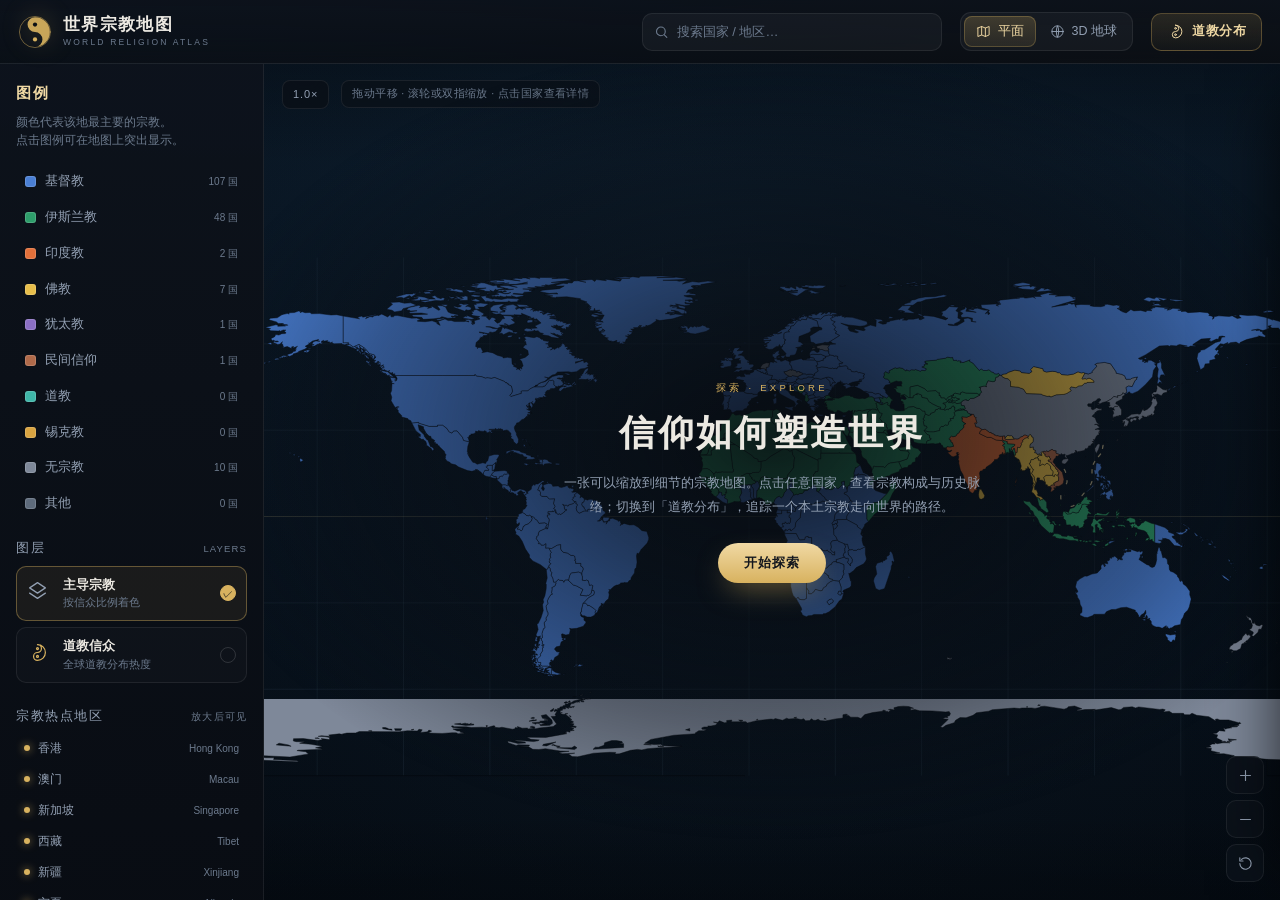
==== index.html @ f9f10da2 "feat: 换用中国口径世界地图底图，修平面渲染，藏南与台湾划归中国 底图：@surbowl/world-geo-json-zh（简体中文世界地图，中国标准地图口径） - 台湾、藏南按中国主张线划入中" ====
<!DOCTYPE html>
<html lang="zh-CN">
<head>
<meta charset="utf-8">
<meta name="viewport" content="width=device-width, initial-scale=1, maximum-scale=1, viewport-fit=cover">
<title>世界宗教地图 · World Religion Atlas</title>
<meta name="description" content="可缩放的世界宗教分布地图，支持平面与 3D 地球，点击国家查看宗教构成与历史，并附道教全球分布专题。">
<meta name="theme-color" content="#0B0F14">
<link rel="manifest" href="./manifest.webmanifest">
<link rel="icon" href="./assets/icons/icon.svg" type="image/svg+xml">
<link rel="apple-touch-icon" href="./assets/icons/icon-192.png">
<link rel="stylesheet" href="./assets/css/style.css">
<script>if(/[?&](skipintro|nostart)/.test(location.search)){document.documentElement.className+=" skip-intro";}</script>
</head>
<body>

<div class="app" id="app">

  <header class="topbar">
    <button class="icon-btn only-mobile" id="drawerBtn" aria-label="打开图例">
      <svg viewBox="0 0 24 24" aria-hidden="true"><path d="M4 7h16M4 12h16M4 17h16"/></svg>
    </button>

    <a class="brand" href="#" id="brandHome">
      <span class="brand-mark" aria-hidden="true">
        <svg viewBox="0 0 48 48">
          <circle cx="24" cy="24" r="22" fill="none" stroke="currentColor" stroke-width="1.2" opacity=".55"/>
          <path d="M24 3a21 21 0 0 1 0 42 10.5 10.5 0 0 0 0-21 10.5 10.5 0 0 1 0-21Z" fill="currentColor" opacity=".92"/>
          <circle cx="24" cy="13.5" r="3" fill="#0B0F14"/>
          <circle cx="24" cy="34.5" r="3" fill="currentColor"/>
        </svg>
      </span>
      <span class="brand-text">
        <strong>世界宗教地图</strong>
        <small>WORLD RELIGION ATLAS</small>
      </span>
    </a>

    <div class="search" id="search">
      <svg class="search-icon" viewBox="0 0 24 24" aria-hidden="true"><circle cx="11" cy="11" r="7"/><path d="m16.5 16.5 4 4"/></svg>
      <input id="searchInput" type="search" placeholder="搜索国家 / 地区…" autocomplete="off" spellcheck="false" aria-label="搜索国家或地区">
      <div class="search-results" id="searchResults" hidden></div>
    </div>

    <nav class="segmented" id="viewSwitch" aria-label="地图视图">
      <button class="seg-btn is-active" data-view="flat" type="button">
        <svg viewBox="0 0 24 24" aria-hidden="true"><path d="M3 6.5 9 4l6 2.5L21 4v13.5L15 20l-6-2.5L3 20V6.5Z"/><path d="M9 4v13.5M15 6.5V20"/></svg>
        <span>平面</span>
      </button>
      <button class="seg-btn" data-view="globe" type="button">
        <svg viewBox="0 0 24 24" aria-hidden="true"><circle cx="12" cy="12" r="9"/><path d="M3 12h18M12 3c2.6 3 2.6 15 0 18M12 3c-2.6 3-2.6 15 0 18"/></svg>
        <span>3D 地球</span>
      </button>
    </nav>

    <button class="tao-btn" id="taoismBtn" type="button">
      <svg viewBox="0 0 24 24" aria-hidden="true"><path d="M12 3a9 9 0 0 1 0 18 4.5 4.5 0 0 1 0-9 4.5 4.5 0 0 0 0-9Z"/><circle cx="12" cy="7.5" r="1.2"/><circle cx="12" cy="16.5" r="1.2"/></svg>
      <span>道教分布</span>
    </button>

    <button class="icon-btn only-mobile" id="infoBtnMobile" aria-label="数据说明">
      <svg viewBox="0 0 24 24" aria-hidden="true"><circle cx="12" cy="12" r="9"/><path d="M12 11v6M12 7.5v.5"/></svg>
    </button>
  </header>

  <main class="workspace" id="workspace">

    <aside class="sidebar" id="sidebar">
      <div class="sidebar-head">
        <h2>图例</h2>
        <button class="icon-btn only-mobile" id="drawerClose" aria-label="关闭图例">
          <svg viewBox="0 0 24 24" aria-hidden="true"><path d="m6 6 12 12M18 6 6 18"/></svg>
        </button>
      </div>

      <p class="sidebar-note">颜色代表该地最主要的宗教。<br>点击图例可在地图上突出显示。</p>

      <div class="legend" id="legend"></div>

      <div class="sidebar-block">
        <div class="block-title">
          <span>图层</span>
          <span class="block-hint">LAYERS</span>
        </div>
        <button class="layer-card" id="layerDominant" type="button">
          <span class="layer-icon">
            <svg viewBox="0 0 24 24" aria-hidden="true"><path d="M12 3 3 9l9 6 9-6-9-6Z"/><path d="m3 15 9 6 9-6"/></svg>
          </span>
          <span class="layer-copy"><strong>主导宗教</strong><small>按信众比例着色</small></span>
          <span class="layer-check">✓</span>
        </button>
        <button class="layer-card" id="layerTaoism" type="button">
          <span class="layer-icon tao">
            <svg viewBox="0 0 24 24" aria-hidden="true"><path d="M12 3a9 9 0 0 1 0 18 4.5 4.5 0 0 1 0-9 4.5 4.5 0 0 0 0-9Z"/><circle cx="12" cy="7.5" r="1.1"/><circle cx="12" cy="16.5" r="1.1"/></svg>
          </span>
          <span class="layer-copy"><strong>道教信众</strong><small>全球道教分布热度</small></span>
          <span class="layer-check">✓</span>
        </button>
      </div>

      <div class="sidebar-block" id="regionBlock">
        <div class="block-title">
          <span>宗教热点地区</span>
          <span class="block-hint">放大后可见</span>
        </div>
        <ul class="region-list" id="regionList"></ul>
      </div>

      <div class="sidebar-foot">
        <button class="text-btn" id="aboutBtn" type="button">
          <svg viewBox="0 0 24 24" aria-hidden="true"><circle cx="12" cy="12" r="9"/><path d="M12 11v6M12 7.5v.5"/></svg>
          数据说明与来源
        </button>
        <p>拖动平移 · 滚轮 / 双指缩放</p>
      </div>
    </aside>

    <div class="drawer-scrim" id="drawerScrim"></div>

    <section class="stage" id="stage">
      <div class="atmosphere"></div>
      <canvas id="map" aria-label="世界宗教地图"></canvas>

      <div class="stage-top">
        <div class="zoom-readout" id="zoomReadout">1.0×</div>
        <div class="stage-hint" id="stageHint">拖动平移 · 滚轮或双指缩放 · 点击国家查看详情</div>
      </div>

      <div class="map-tools">
        <button class="tool-btn" id="zoomIn" type="button" aria-label="放大">
          <svg viewBox="0 0 24 24" aria-hidden="true"><path d="M12 5v14M5 12h14"/></svg>
        </button>
        <button class="tool-btn" id="zoomOut" type="button" aria-label="缩小">
          <svg viewBox="0 0 24 24" aria-hidden="true"><path d="M5 12h14"/></svg>
        </button>
        <button class="tool-btn" id="resetView" type="button" aria-label="复位">
          <svg viewBox="0 0 24 24" aria-hidden="true"><path d="M4 12a8 8 0 1 0 2.4-5.7"/><path d="M4 4v4.5h4.5"/></svg>
        </button>
        <button class="tool-btn is-on" id="spinBtn" type="button" aria-label="自动旋转" title="自动旋转" hidden>
          <svg viewBox="0 0 24 24" aria-hidden="true"><path d="M12 4.5c4.4 0 7.5 3.4 7.5 7.5S16.4 19.5 12 19.5 4.5 16.1 4.5 12"/><path d="M12 2.5v4M12 21.5v-4M2.5 12h4M21.5 12h-4"/></svg>
        </button>
      </div>

      <div class="taoism-legend" id="taoismLegend" hidden>
        <span>道教信众密度</span>
        <i class="grad"></i>
        <span class="low">低</span><span class="high">高</span>
      </div>

      <div class="tooltip" id="tooltip" hidden>
        <strong id="ttName"></strong>
        <span id="ttRel"></span>
      </div>

      <div class="welcome" id="welcome">
        <div class="welcome-inner">
          <span class="welcome-eyebrow">探索 · EXPLORE</span>
          <h2>信仰如何塑造世界</h2>
          <p>一张可以缩放到细节的宗教地图。点击任意国家，查看宗教构成与历史脉络；切换到「道教分布」，追踪一个本土宗教走向世界的路径。</p>
          <button class="primary-btn" id="welcomeStart" type="button">开始探索</button>
        </div>
      </div>
    </section>

    <aside class="detail" id="detail" aria-live="polite">
      <div class="detail-inner" id="detailInner"></div>
    </aside>
  </main>
</div>

<div class="modal" id="modal" hidden>
  <div class="modal-scrim" data-close-modal></div>
  <div class="modal-card" role="dialog" aria-modal="true" aria-labelledby="modalTitle">
    <button class="icon-btn modal-close" id="modalClose" aria-label="关闭">
      <svg viewBox="0 0 24 24" aria-hidden="true"><path d="m6 6 12 12M18 6 6 18"/></svg>
    </button>
    <div id="modalBody"></div>
  </div>
</div>

<div class="loading" id="loading">
  <div class="loading-mark">
    <svg viewBox="0 0 48 48">
      <circle cx="24" cy="24" r="21" fill="none" stroke="currentColor" stroke-width="1" opacity=".35"/>
      <path d="M24 3a21 21 0 0 1 0 42 10.5 10.5 0 0 0 0-21 10.5 10.5 0 0 1 0-21Z" fill="currentColor"/>
    </svg>
  </div>
  <p>正在绘制世界…</p>
</div>

<script src="./assets/js/world-geo.js"></script>
<script src="./assets/js/data.js"></script>
<script src="./assets/js/map-engine.js"></script>
<script src="./assets/js/app.js"></script>
</body>
</html>
---- assets/css/style.css ----
/* =========================================================
   世界宗教地图 · World Religion Atlas
   ========================================================= */

:root{
  --ink:#070a0f;
  --panel:#0d131c;
  --panel-2:#111927;
  --panel-3:#151f2e;
  --line:rgba(255,255,255,.075);
  --line-strong:rgba(255,255,255,.14);
  --gold:#d8b25f;
  --gold-soft:#f0d9a4;
  --gold-dim:rgba(216,178,95,.18);
  --text:#ece9e2;
  --muted:#93a0b3;
  --muted-2:#6c7a8d;
  --good:#4fc3a1;
  --radius:14px;
  --shadow:0 24px 60px -20px rgba(0,0,0,.75);
  --serif:"Noto Serif SC","Songti SC","STSong","Source Han Serif SC","SimSun",Georgia,serif;
  --sans:-apple-system,BlinkMacSystemFont,"Segoe UI","PingFang SC","Hiragino Sans GB","Microsoft YaHei","Noto Sans SC",sans-serif;
}

*{box-sizing:border-box}
html,body{height:100%}
html{-webkit-text-size-adjust:100%}
body{
  margin:0;
  background:var(--ink);
  color:var(--text);
  font-family:var(--sans);
  font-size:14px;
  line-height:1.5;
  overflow:hidden;
  -webkit-font-smoothing:antialiased;
  text-rendering:optimizeLegibility;
}
button,input{font:inherit;color:inherit}
button{background:none;border:0;padding:0;cursor:pointer}
a{color:inherit;text-decoration:none}
svg{width:100%;height:100%;fill:none;stroke:currentColor;stroke-width:1.6;stroke-linecap:round;stroke-linejoin:round}
ul,ol{margin:0;padding:0;list-style:none}
h1,h2,h3,h4,p{margin:0}
[hidden]{display:none !important}
code{font-family:ui-monospace,SFMono-Regular,Consolas,monospace;font-size:.92em;color:var(--gold-soft);background:rgba(216,178,95,.09);padding:1px 5px;border-radius:4px}
::selection{background:rgba(216,178,95,.28)}

/* scrollbars */
*{scrollbar-width:thin;scrollbar-color:rgba(255,255,255,.16) transparent}
*::-webkit-scrollbar{width:9px;height:9px}
*::-webkit-scrollbar-thumb{background:rgba(255,255,255,.14);border-radius:99px;border:2px solid transparent;background-clip:content-box}
*::-webkit-scrollbar-track{background:transparent}

/* ---------- shell ---------- */
.app{
  height:100dvh;
  display:flex;
  flex-direction:column;
  background:
    radial-gradient(1200px 600px at 18% -10%,rgba(38,72,108,.28),transparent 60%),
    radial-gradient(900px 500px at 92% 0%,rgba(120,86,32,.12),transparent 60%),
    var(--ink);
}

/* ---------- topbar ---------- */
.topbar{
  flex:0 0 auto;
  height:64px;
  display:flex;
  align-items:center;
  gap:18px;
  padding:0 18px;
  border-bottom:1px solid var(--line);
  background:linear-gradient(180deg,rgba(12,18,27,.92),rgba(10,15,22,.82));
  backdrop-filter:blur(14px);
  -webkit-backdrop-filter:blur(14px);
  position:relative;
  z-index:40;
}
.brand{display:flex;align-items:center;gap:11px;flex:0 0 auto;min-width:0}
.brand-mark{width:34px;height:34px;color:var(--gold);flex:0 0 auto;filter:drop-shadow(0 0 12px rgba(216,178,95,.25))}
.brand-mark svg{stroke:none}
.brand-text{display:flex;flex-direction:column;line-height:1.1;min-width:0}
.brand-text strong{font-family:var(--serif);font-size:17px;font-weight:600;letter-spacing:.08em;white-space:nowrap}
.brand-text small{font-size:8.5px;letter-spacing:.26em;color:var(--muted-2);margin-top:3px;white-space:nowrap}

.search{position:relative;flex:0 1 300px;margin-left:auto;max-width:320px;min-width:150px}
.search-icon{position:absolute;left:12px;top:50%;width:15px;height:15px;transform:translateY(-50%);color:var(--muted-2);stroke-width:1.8;pointer-events:none}
#searchInput{
  width:100%;height:38px;
  padding:0 12px 0 34px;
  background:rgba(255,255,255,.04);
  border:1px solid var(--line);
  border-radius:10px;
  color:var(--text);
  outline:none;
  font-size:13px;
  transition:border-color .2s,background .2s,box-shadow .2s;
}
#searchInput::placeholder{color:var(--muted-2)}
#searchInput:focus{border-color:rgba(216,178,95,.5);background:rgba(255,255,255,.06);box-shadow:0 0 0 3px rgba(216,178,95,.1)}
#searchInput::-webkit-search-cancel-button{filter:invert(.7)}
.search-results{
  position:absolute;left:0;right:0;top:44px;
  background:var(--panel-2);
  border:1px solid var(--line-strong);
  border-radius:12px;
  box-shadow:var(--shadow);
  padding:5px;
  max-height:340px;overflow:auto;
  z-index:60;
}
.search-results button{
  display:flex;align-items:center;gap:10px;width:100%;
  padding:9px 10px;border-radius:8px;text-align:left;
  font-size:13px;color:var(--text);
}
.search-results button:hover,.search-results button.is-active{background:rgba(216,178,95,.12)}
.search-results .sr-zh{font-weight:600}
.search-results .sr-en{color:var(--muted-2);font-size:11px;margin-left:auto;max-width:50%;overflow:hidden;text-overflow:ellipsis;white-space:nowrap}
.search-results .sr-dot{width:8px;height:8px;border-radius:50%;flex:0 0 auto}
.search-results .sr-empty{padding:14px 12px;color:var(--muted-2);font-size:12.5px}

.segmented{
  display:flex;align-items:center;gap:2px;
  padding:3px;
  background:rgba(255,255,255,.04);
  border:1px solid var(--line);
  border-radius:11px;
  flex:0 0 auto;
}
.seg-btn{
  display:flex;align-items:center;gap:7px;
  height:31px;padding:0 12px;border-radius:8px;
  color:var(--muted);font-size:12.5px;font-weight:500;
  transition:background .18s,color .18s,box-shadow .18s;
  white-space:nowrap;
}
.seg-btn svg{width:15px;height:15px;stroke-width:1.5}
.seg-btn:hover{color:var(--text)}
.seg-btn.is-active{
  background:linear-gradient(180deg,rgba(216,178,95,.22),rgba(216,178,95,.1));
  color:var(--gold-soft);
  box-shadow:inset 0 0 0 1px rgba(216,178,95,.28);
}
.tao-btn{
  display:flex;align-items:center;gap:8px;
  height:38px;padding:0 15px;border-radius:10px;
  border:1px solid rgba(216,178,95,.32);
  background:linear-gradient(180deg,rgba(216,178,95,.14),rgba(216,178,95,.04));
  color:var(--gold-soft);
  font-size:12.5px;font-weight:600;letter-spacing:.04em;
  flex:0 0 auto;
  transition:all .18s;
}
.tao-btn svg{width:17px;height:17px;stroke-width:1.4}
.tao-btn:hover{background:rgba(216,178,95,.2);border-color:rgba(216,178,95,.55);box-shadow:0 0 22px -6px rgba(216,178,95,.5)}
.tao-btn.is-active{background:var(--gold);color:#10141a;border-color:var(--gold)}

.icon-btn{
  display:inline-flex;align-items:center;justify-content:center;
  width:38px;height:38px;border-radius:10px;
  color:var(--muted);border:1px solid transparent;
  transition:all .18s;flex:0 0 auto;
}
.icon-btn svg{width:19px;height:19px}
.icon-btn:hover{background:rgba(255,255,255,.06);color:var(--text);border-color:var(--line)}
.only-mobile{display:none}

/* ---------- workspace ---------- */
.workspace{
  flex:1 1 auto;
  display:grid;
  grid-template-columns:264px minmax(0,1fr);
  min-height:0;
  position:relative;
}

/* ---------- sidebar ---------- */
.sidebar{
  display:flex;flex-direction:column;
  border-right:1px solid var(--line);
  background:linear-gradient(180deg,rgba(13,19,28,.96),rgba(9,13,20,.96));
  padding:18px 16px 14px;
  overflow-y:auto;
  overflow-x:hidden;
  z-index:30;
  min-height:0;
}
.sidebar-head{display:flex;align-items:center;justify-content:space-between;margin-bottom:8px}
.sidebar-head h2{font-family:var(--serif);font-size:15px;font-weight:600;letter-spacing:.16em;color:var(--gold-soft)}
.sidebar-note{font-size:11.5px;line-height:1.65;color:var(--muted-2);margin-bottom:14px}

.legend{display:flex;flex-direction:column;gap:1px;margin-bottom:18px}
.legend-item{
  display:flex;align-items:center;gap:9px;
  width:100%;padding:7px 8px;border-radius:8px;
  text-align:left;font-size:12.5px;color:var(--muted);
  border:1px solid transparent;
  transition:all .15s;
}
.legend-item:hover{background:rgba(255,255,255,.045);color:var(--text)}
.legend-item.is-active{background:rgba(216,178,95,.1);border-color:rgba(216,178,95,.3);color:var(--text)}
.legend-item.is-dim{opacity:.42}
.legend-swatch{width:11px;height:11px;border-radius:3px;flex:0 0 auto;box-shadow:inset 0 0 0 1px rgba(255,255,255,.15)}
.legend-name{flex:1}
.legend-count{font-size:10px;color:var(--muted-2);font-variant-numeric:tabular-nums}

.sidebar-block{margin-bottom:18px}
.block-title{display:flex;align-items:baseline;justify-content:space-between;margin-bottom:8px}
.block-title span:first-child{font-family:var(--serif);font-size:12.5px;letter-spacing:.12em;color:var(--muted)}
.block-hint{font-size:9.5px;letter-spacing:.12em;color:var(--muted-2);text-transform:uppercase}

.layer-card{
  display:flex;align-items:center;gap:10px;width:100%;
  padding:9px 10px;border-radius:10px;margin-bottom:6px;
  border:1px solid var(--line);background:rgba(255,255,255,.02);
  text-align:left;transition:all .18s;
}
.layer-card:hover{border-color:var(--line-strong);background:rgba(255,255,255,.045)}
.layer-card.is-active{border-color:rgba(216,178,95,.4);background:rgba(216,178,95,.08)}
.layer-icon{width:26px;height:26px;color:var(--muted);flex:0 0 auto}
.layer-icon svg{width:21px;height:21px;stroke-width:1.4}
.layer-icon.tao{color:var(--gold)}
.layer-copy{display:flex;flex-direction:column;min-width:0;flex:1}
.layer-copy strong{font-size:12.5px;font-weight:600;color:var(--text)}
.layer-copy small{font-size:10.5px;color:var(--muted-2);margin-top:1px}
.layer-check{width:16px;height:16px;border-radius:50%;border:1px solid var(--line-strong);color:transparent;font-size:10px;display:flex;align-items:center;justify-content:center;flex:0 0 auto}
.layer-card.is-active .layer-check{background:var(--gold);border-color:var(--gold);color:#0c1017}

.region-list{display:flex;flex-direction:column;gap:1px;max-height:168px;overflow-y:auto}
.region-list button{
  display:flex;align-items:center;gap:8px;width:100%;
  padding:6px 8px;border-radius:7px;text-align:left;
  font-size:12px;color:var(--muted);
}
.region-list button:hover{background:rgba(255,255,255,.045);color:var(--text)}
.region-list .r-dot{width:6px;height:6px;border-radius:50%;background:var(--gold);flex:0 0 auto;box-shadow:0 0 8px rgba(216,178,95,.8)}
.region-list .r-name{flex:1;overflow:hidden;text-overflow:ellipsis;white-space:nowrap}
.region-list .r-country{font-size:10px;color:var(--muted-2)}

.sidebar-foot{margin-top:auto;padding-top:12px;border-top:1px solid var(--line)}
.text-btn{display:flex;align-items:center;gap:6px;color:var(--muted);font-size:11.5px;padding:4px 0}
.text-btn svg{width:14px;height:14px}
.text-btn:hover{color:var(--gold-soft)}
.sidebar-foot p{font-size:10px;color:var(--muted-2);margin-top:7px;letter-spacing:.02em}

/* 抽屉遮罩：始终脱离布局，桌面端隐藏 */
.drawer-scrim{
  position:fixed;inset:0;display:none;
  background:rgba(2,5,9,.6);backdrop-filter:blur(3px);
  opacity:0;visibility:hidden;transition:.3s;z-index:29;
}

/* ---------- stage ---------- */
.stage{position:relative;min-width:0;overflow:hidden;background:#060b12}
.stage canvas{position:absolute;inset:0;width:100%;height:100%;display:block;touch-action:none;cursor:grab}
.stage canvas.is-grabbing{cursor:grabbing}
.stage canvas.is-pointing{cursor:pointer}
.atmosphere{
  position:absolute;inset:0;pointer-events:none;
  background:
    radial-gradient(70% 55% at 50% 42%,rgba(48,88,128,.14),transparent 70%),
    radial-gradient(100% 100% at 50% 120%,rgba(0,0,0,.4),transparent 60%);
  mix-blend-mode:screen;
}

.stage-top{position:absolute;top:16px;left:18px;right:18px;display:flex;align-items:center;gap:12px;pointer-events:none}
.zoom-readout{
  font-variant-numeric:tabular-nums;
  font-size:11px;letter-spacing:.08em;
  padding:5px 10px;border-radius:8px;
  background:rgba(10,15,22,.7);border:1px solid var(--line);
  color:var(--muted);backdrop-filter:blur(8px);
}
.stage-hint{
  font-size:10.5px;letter-spacing:.04em;color:var(--muted-2);
  background:rgba(10,15,22,.6);padding:5px 10px;border-radius:8px;
  border:1px solid var(--line);backdrop-filter:blur(8px);
  transition:opacity .6s;white-space:nowrap;overflow:hidden;text-overflow:ellipsis;
}

.map-tools{
  position:absolute;right:16px;bottom:18px;
  display:flex;flex-direction:column;gap:6px;z-index:6;
}
.tool-btn{
  width:38px;height:38px;border-radius:10px;
  display:flex;align-items:center;justify-content:center;
  background:rgba(13,19,28,.82);
  border:1px solid var(--line);
  color:var(--muted);
  backdrop-filter:blur(10px);
  transition:all .18s;
}
.tool-btn svg{width:17px;height:17px}
.tool-btn:hover{color:var(--text);border-color:var(--line-strong);background:rgba(22,32,46,.92)}
.tool-btn:active{transform:scale(.94)}
.tool-btn.is-on{color:var(--gold);border-color:rgba(216,178,95,.45);background:rgba(216,178,95,.12)}
.tool-btn[hidden]{display:none}

.taoism-legend{
  position:absolute;left:18px;bottom:20px;
  display:flex;align-items:center;gap:8px;
  padding:8px 12px;border-radius:10px;
  background:rgba(10,15,22,.84);border:1px solid var(--line);
  backdrop-filter:blur(10px);font-size:10.5px;color:var(--muted);
}
.taoism-legend .grad{width:92px;height:7px;border-radius:99px;background:linear-gradient(90deg,#2a3038,#7a5c22,#d8b25f,#fff0bf)}
.taoism-legend .low,.taoism-legend .high{font-size:9.5px;color:var(--muted-2)}

.tooltip{
  position:absolute;z-index:8;pointer-events:none;
  transform:translate(-50%,-140%);
  background:rgba(9,14,21,.94);
  border:1px solid var(--line-strong);
  border-radius:9px;
  padding:7px 11px;
  box-shadow:0 10px 30px -10px rgba(0,0,0,.8);
  display:flex;flex-direction:column;gap:1px;
  white-space:nowrap;
  backdrop-filter:blur(8px);
}
.tooltip strong{font-size:12.5px;font-weight:600}
.tooltip span{font-size:10.5px;color:var(--muted)}

/* welcome */
.welcome{
  position:absolute;inset:0;display:grid;place-items:center;z-index:5;
  background:radial-gradient(600px 400px at 50% 45%,rgba(7,10,15,.88),rgba(7,10,15,.35) 70%,transparent);
  transition:opacity .5s,visibility .5s;
  padding:24px;
}
.welcome.is-hidden{opacity:0;visibility:hidden;pointer-events:none}
.welcome-inner{max-width:430px;text-align:center}
.welcome-eyebrow{font-size:9.5px;letter-spacing:.34em;color:var(--gold);display:block;margin-bottom:14px}
.welcome h2{font-family:var(--serif);font-size:clamp(24px,3.4vw,36px);font-weight:600;letter-spacing:.06em;line-height:1.3}
.welcome p{font-size:12.5px;line-height:1.85;color:var(--muted);margin:16px 0 24px}
.primary-btn{
  height:40px;padding:0 26px;border-radius:99px;
  background:linear-gradient(180deg,var(--gold-soft),var(--gold));
  color:#12161d;font-size:13px;font-weight:700;letter-spacing:.08em;
  box-shadow:0 12px 30px -10px rgba(216,178,95,.6);
  transition:transform .18s,box-shadow .18s;
}
.primary-btn:hover{transform:translateY(-1px);box-shadow:0 16px 34px -10px rgba(216,178,95,.7)}

/* ---------- detail panel ---------- */
.detail{
  position:absolute;top:0;right:0;bottom:0;width:min(420px,100%);
  background:linear-gradient(180deg,rgba(15,22,32,.98),rgba(10,15,22,.99));
  border-left:1px solid var(--line-strong);
  box-shadow:-30px 0 70px -30px rgba(0,0,0,.9);
  transform:translateX(102%);
  transition:transform .38s cubic-bezier(.22,.9,.28,1);
  z-index:20;
  display:flex;flex-direction:column;
  backdrop-filter:blur(18px);
}
.detail.is-open{transform:translateX(0)}
.detail-inner{overflow-y:auto;overscroll-behavior:contain;padding:22px 22px 40px;min-height:0}

.detail-close{
  position:absolute;top:14px;right:14px;z-index:3;
  width:32px;height:32px;border-radius:8px;
  display:flex;align-items:center;justify-content:center;
  color:var(--muted);background:rgba(255,255,255,.04);border:1px solid var(--line);
}
.detail-close:hover{color:var(--text);background:rgba(255,255,255,.09)}

.d-eyebrow{font-size:9.5px;letter-spacing:.26em;color:var(--gold);margin-bottom:8px}
.d-title{font-family:var(--serif);font-size:27px;font-weight:600;letter-spacing:.04em;line-height:1.2;padding-right:36px}
.d-title small{display:block;font-family:var(--sans);font-size:12px;font-weight:400;letter-spacing:.06em;color:var(--muted-2);margin-top:4px}
.d-chips{display:flex;flex-wrap:wrap;gap:6px;margin:14px 0 18px}
.chip{
  display:inline-flex;align-items:center;gap:6px;
  padding:4px 10px;border-radius:99px;
  font-size:10.5px;color:var(--muted);
  background:rgba(255,255,255,.045);border:1px solid var(--line);
}
.chip .dot{width:7px;height:7px;border-radius:50%;background:var(--c,#888);box-shadow:0 0 7px var(--c,transparent)}

.card{
  background:rgba(255,255,255,.025);
  border:1px solid var(--line);
  border-radius:var(--radius);
  padding:16px;
  margin-bottom:14px;
}
.card h3{
  font-family:var(--serif);font-size:12.5px;font-weight:600;letter-spacing:.16em;
  color:var(--muted);margin-bottom:13px;display:flex;align-items:center;justify-content:space-between;
}
.card h3 .sub{font-family:var(--sans);font-size:10px;letter-spacing:.06em;color:var(--muted-2);font-weight:400}

.stackbar{display:flex;height:11px;border-radius:99px;overflow:hidden;margin-bottom:15px;background:rgba(255,255,255,.04)}
.stackbar span{height:100%;transition:filter .2s}
.stackbar span:hover{filter:brightness(1.25)}

.rel-list{display:flex;flex-direction:column;gap:9px}
.rel-row{display:grid;grid-template-columns:11px 1fr auto;gap:9px;align-items:center;font-size:12px}
.rel-row .dot{width:9px;height:9px;border-radius:3px;box-shadow:inset 0 0 0 1px rgba(255,255,255,.18)}
.rel-row .name{color:var(--text);white-space:nowrap;overflow:hidden;text-overflow:ellipsis}
.rel-row .name em{font-style:normal;color:var(--muted-2);font-size:10px;margin-left:5px}
.rel-row .val{font-variant-numeric:tabular-nums;color:var(--muted);font-size:11.5px}
.rel-bar{grid-column:2 / -1;height:3px;border-radius:99px;background:rgba(255,255,255,.06);overflow:hidden;margin-top:-5px}
.rel-bar i{display:block;height:100%;border-radius:99px;background:var(--c,#888)}

.tao-card{
  border-color:rgba(216,178,95,.28);
  background:
    radial-gradient(120% 100% at 100% 0%,rgba(216,178,95,.13),transparent 60%),
    rgba(216,178,95,.045);
}
.tao-card h3{color:var(--gold-soft)}
.tao-big{display:flex;align-items:baseline;gap:8px;margin-bottom:6px}
.tao-big strong{font-family:var(--serif);font-size:30px;font-weight:600;color:var(--gold-soft);font-variant-numeric:tabular-nums;line-height:1}
.tao-big span{font-size:11px;color:var(--muted)}
.tao-note{font-size:11.5px;line-height:1.75;color:var(--muted);margin-top:8px}
.tao-actions{display:flex;gap:8px;margin-top:13px;flex-wrap:wrap}
.ghost-btn{
  height:32px;padding:0 13px;border-radius:8px;
  border:1px solid var(--line-strong);
  font-size:11.5px;color:var(--muted);
  display:inline-flex;align-items:center;gap:6px;
  transition:all .18s;
}
.ghost-btn:hover{border-color:rgba(216,178,95,.5);color:var(--gold-soft);background:rgba(216,178,95,.08)}
.ghost-btn svg{width:13px;height:13px}

.timeline{position:relative;display:flex;flex-direction:column;gap:15px;padding-left:2px}
.timeline::before{content:"";position:absolute;left:4px;top:6px;bottom:6px;width:1px;background:linear-gradient(180deg,rgba(216,178,95,.5),rgba(216,178,95,.05))}
.tl-item{position:relative;padding-left:20px}
.tl-item::before{
  content:"";position:absolute;left:0;top:5px;width:9px;height:9px;border-radius:50%;
  background:var(--panel);border:1.5px solid rgba(216,178,95,.75);
  box-shadow:0 0 0 3px rgba(216,178,95,.08);
}
.tl-item .tl-year{font-size:10.5px;letter-spacing:.08em;color:var(--gold);margin-bottom:4px;font-variant-numeric:tabular-nums}
.tl-item p{font-size:12px;line-height:1.8;color:var(--muted)}
.tl-item p strong{color:var(--text);font-weight:600}

.fact-grid{display:grid;grid-template-columns:1fr 1fr;gap:9px}
.fact{padding:10px 11px;border-radius:10px;background:rgba(255,255,255,.03);border:1px solid var(--line)}
.fact span{display:block;font-size:9.5px;letter-spacing:.1em;color:var(--muted-2);margin-bottom:3px}
.fact strong{font-size:14px;font-weight:600;font-variant-numeric:tabular-nums}
.fact em{font-style:normal;font-size:10px;color:var(--muted-2);margin-left:3px}

.disclaimer{font-size:10.5px;line-height:1.8;color:var(--muted-2)}
.disclaimer strong{color:var(--muted)}

/* taoism ranking */
.tao-rank{display:flex;flex-direction:column;gap:2px}
.tao-rank button{
  display:grid;grid-template-columns:18px 1fr auto;gap:8px;align-items:center;
  padding:7px 6px;border-radius:7px;text-align:left;width:100%;
}
.tao-rank button:hover{background:rgba(216,178,95,.08)}
.tao-rank .idx{font-size:9.5px;color:var(--muted-2);font-variant-numeric:tabular-nums}
.tao-rank .nm{font-size:12px;color:var(--text);overflow:hidden;text-overflow:ellipsis;white-space:nowrap}
.tao-rank .nm em{font-style:normal;color:var(--muted-2);font-size:10px;margin-left:5px}
.tao-rank .num{font-size:11px;color:var(--gold-soft);font-variant-numeric:tabular-nums}
.tao-rank .rk-bar{grid-column:2 / -1;height:2px;background:rgba(255,255,255,.05);border-radius:99px;margin-top:-4px;overflow:hidden}
.tao-rank .rk-bar i{display:block;height:100%;background:linear-gradient(90deg,rgba(216,178,95,.35),var(--gold))}
.tao-rank button.is-focus{background:rgba(216,178,95,.14);box-shadow:inset 0 0 0 1px rgba(216,178,95,.32)}
.tao-rank button.is-focus .nm{color:var(--gold-soft)}

/* ---------- modal ---------- */
.modal{position:fixed;inset:0;z-index:90;display:grid;place-items:center;padding:20px}
.modal-scrim{position:absolute;inset:0;background:rgba(3,6,10,.72);backdrop-filter:blur(6px)}
.modal-card{
  position:relative;width:min(560px,100%);max-height:82dvh;overflow:auto;
  background:linear-gradient(180deg,#111927,#0c121b);
  border:1px solid var(--line-strong);
  border-radius:18px;
  box-shadow:var(--shadow);
  padding:26px 26px 28px;
}
.modal-close{position:absolute;top:14px;right:14px;width:32px;height:32px}
.modal-card h2{font-family:var(--serif);font-size:21px;font-weight:600;letter-spacing:.06em;margin-bottom:6px;padding-right:30px}
.modal-card h3{font-family:var(--serif);font-size:13px;letter-spacing:.1em;color:var(--gold-soft);margin:20px 0 8px}
.modal-card p{font-size:12.5px;line-height:1.85;color:var(--muted);margin-bottom:8px}
.modal-card ul{display:flex;flex-direction:column;gap:6px;margin:8px 0}
.modal-card li{font-size:12px;line-height:1.7;color:var(--muted);padding-left:14px;position:relative}
.modal-card li::before{content:"";position:absolute;left:2px;top:8px;width:4px;height:4px;border-radius:50%;background:var(--gold);opacity:.75}
.modal-card .kbd{font-size:10px;color:var(--muted-2);background:rgba(255,255,255,.05);border:1px solid var(--line);border-radius:5px;padding:2px 6px;margin:0 2px}

/* ---------- loading ---------- */
.loading{
  position:fixed;inset:0;z-index:100;
  display:flex;flex-direction:column;align-items:center;justify-content:center;gap:16px;
  background:var(--ink);
  transition:opacity .6s,visibility .6s;
}
.loading.is-done{opacity:0;visibility:hidden;pointer-events:none}
.loading-mark{width:54px;height:54px;color:var(--gold);animation:spin 6s linear infinite}
.loading-mark svg{stroke:none}
.loading p{font-size:11px;letter-spacing:.28em;color:var(--muted-2)}
html.skip-intro .loading,html.skip-intro .welcome{display:none !important}
@keyframes spin{to{transform:rotate(360deg)}}

/* ---------- responsive ---------- */
@media (max-width:1180px){
  .brand-text small{display:none}
  .search{max-width:240px}
  .workspace{grid-template-columns:232px minmax(0,1fr)}
}

@media (max-width:980px){
  .only-mobile{display:inline-flex}
  .topbar{gap:8px;padding:0 10px;height:58px}
  .brand{gap:8px}
  .brand-mark{width:28px;height:28px}
  .brand-text strong{font-size:14.5px;letter-spacing:.04em}
  .search{flex:1 1 auto;max-width:none;margin-left:4px;min-width:0}
  #searchInput{height:36px;font-size:12px}
  .segmented{display:none}
  .tao-btn{padding:0 11px;height:36px;gap:6px}
  .tao-btn span{display:none}
  .tao-btn svg{width:19px;height:19px}

  .workspace{grid-template-columns:1fr}
  .sidebar{
    position:fixed;top:0;left:0;bottom:0;width:280px;
    transform:translateX(-104%);
    transition:transform .32s cubic-bezier(.22,.9,.28,1);
    box-shadow:30px 0 70px -30px rgba(0,0,0,.9);
    padding-top:16px;
  }
  body.drawer-open .sidebar{transform:translateX(0)}
  .drawer-scrim{display:block}
  body.drawer-open .drawer-scrim{opacity:1;visibility:visible}
  .sidebar-head{margin-bottom:10px}

  .detail{width:100%;top:auto;height:86dvh;border-left:0;border-top:1px solid var(--line-strong);
    border-radius:18px 18px 0 0;transform:translateY(102%);box-shadow:0 -30px 70px -30px rgba(0,0,0,.9)}
  .detail.is-open{transform:translateY(0)}
  .detail::before{
    content:"";position:absolute;top:7px;left:50%;transform:translateX(-50%);
    width:38px;height:4px;border-radius:99px;background:rgba(255,255,255,.18);
  }
  .detail-inner{padding:26px 18px 40px}
  .d-title{font-size:24px}
  .stage-hint{display:none}
  .map-tools{right:12px;bottom:14px}
  .taoism-legend{left:12px;bottom:14px;font-size:10px}
  .taoism-legend .grad{width:60px}
  .welcome-inner{max-width:340px}
  .welcome p{font-size:12px}
  .modal-card{padding:22px 18px 24px}
}

@media (max-width:380px){
  .brand-text strong{font-size:13px}
  .tao-btn{display:none}
}

@media (prefers-reduced-motion:reduce){
  *{animation-duration:.001ms !important;transition-duration:.001ms !important}
}
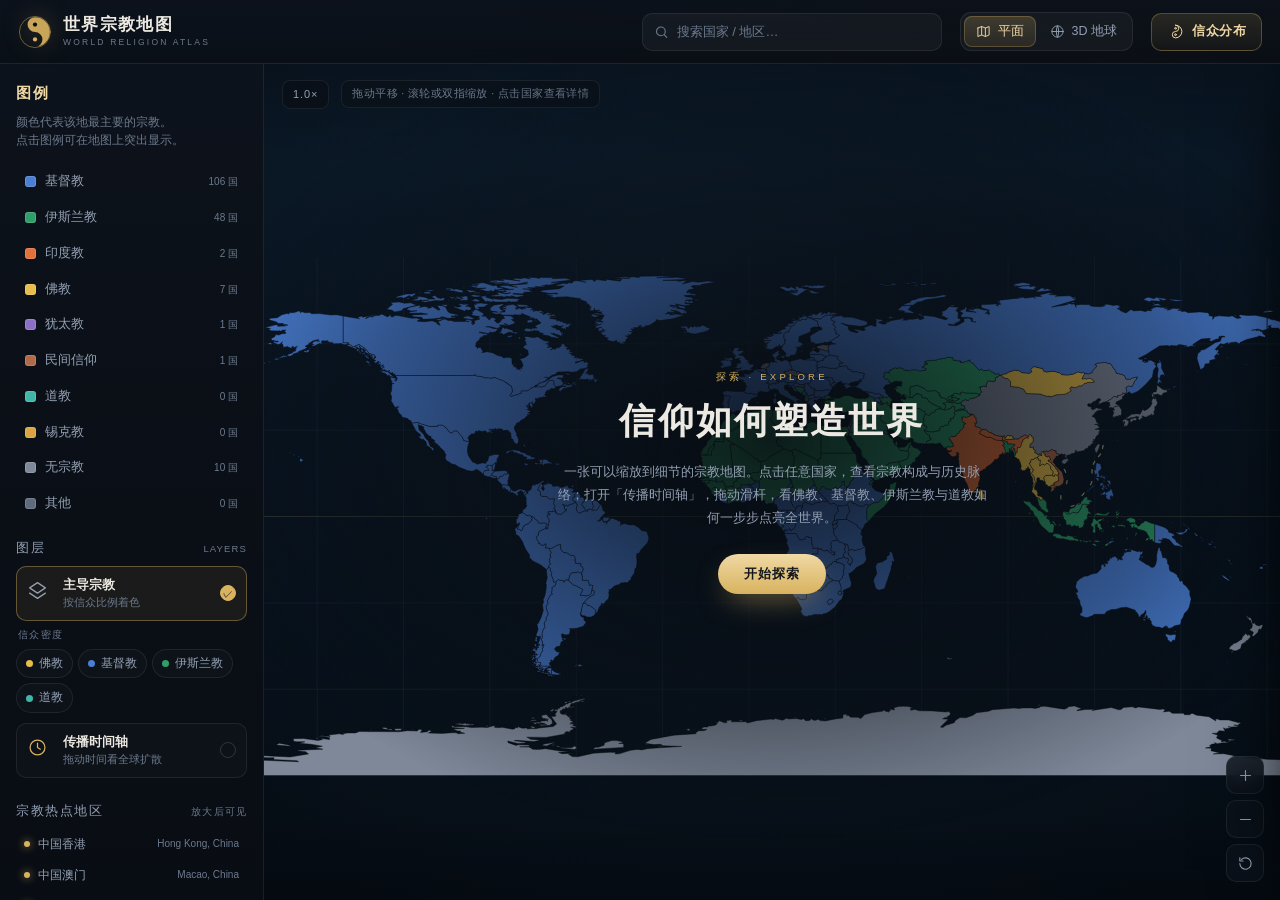
==== commit 61345a18: "feat: 四大宗教信众分布 + 全球传播时间轴 - 信众密度层从「只有道教」扩到佛教/基督教/伊斯兰教/道教四套专题，   色阶改用对数刻度 + 四段式渐变，图例渐变由色阶函数生成（永远与地图一致）" ====
--- a/index.html
+++ b/index.html
@@ -4,7 +4,7 @@
 <meta charset="utf-8">
 <meta name="viewport" content="width=device-width, initial-scale=1, maximum-scale=1, viewport-fit=cover">
 <title>世界宗教地图 · World Religion Atlas</title>
-<meta name="description" content="可缩放的世界宗教分布地图，支持平面与 3D 地球，点击国家查看宗教构成与历史，并附道教全球分布专题。">
+<meta name="description" content="可缩放的世界宗教分布地图，支持平面与 3D 地球，点击国家查看宗教构成与历史，并附佛教、基督教、伊斯兰教、道教四个信众分布专题与全球传播时间轴。">
 <meta name="theme-color" content="#0B0F14">
 <link rel="manifest" href="./manifest.webmanifest">
 <link rel="icon" href="./assets/icons/icon.svg" type="image/svg+xml">
@@ -55,7 +55,7 @@
 
     <button class="tao-btn" id="taoismBtn" type="button">
       <svg viewBox="0 0 24 24" aria-hidden="true"><path d="M12 3a9 9 0 0 1 0 18 4.5 4.5 0 0 1 0-9 4.5 4.5 0 0 0 0-9Z"/><circle cx="12" cy="7.5" r="1.2"/><circle cx="12" cy="16.5" r="1.2"/></svg>
-      <span>道教分布</span>
+      <span>信众分布</span>
     </button>
 
     <button class="icon-btn only-mobile" id="infoBtnMobile" aria-label="数据说明">
@@ -89,11 +89,15 @@
           <span class="layer-copy"><strong>主导宗教</strong><small>按信众比例着色</small></span>
           <span class="layer-check">✓</span>
         </button>
-        <button class="layer-card" id="layerTaoism" type="button">
-          <span class="layer-icon tao">
-            <svg viewBox="0 0 24 24" aria-hidden="true"><path d="M12 3a9 9 0 0 1 0 18 4.5 4.5 0 0 1 0-9 4.5 4.5 0 0 0 0-9Z"/><circle cx="12" cy="7.5" r="1.1"/><circle cx="12" cy="16.5" r="1.1"/></svg>
+        <div class="layer-sub" id="layerDensityGroup">
+          <span class="layer-sub-title">信众密度</span>
+          <div class="faith-chips" id="densityChips"></div>
+        </div>
+        <button class="layer-card" id="spreadBtn" type="button">
+          <span class="layer-icon spread">
+            <svg viewBox="0 0 24 24" aria-hidden="true"><circle cx="12" cy="12" r="8.5"/><path d="M12 7v5l3.2 2"/></svg>
           </span>
-          <span class="layer-copy"><strong>道教信众</strong><small>全球道教分布热度</small></span>
+          <span class="layer-copy"><strong>传播时间轴</strong><small>拖动时间看全球扩散</small></span>
           <span class="layer-check">✓</span>
         </button>
       </div>
@@ -142,9 +146,32 @@
       </div>
 
       <div class="taoism-legend" id="taoismLegend" hidden>
-        <span>道教信众密度</span>
-        <i class="grad"></i>
+        <span>信众密度</span>
+        <i class="grad" id="densityGrad"></i>
         <span class="low">低</span><span class="high">高</span>
+      </div>
+
+      <!-- 传播时间轴：拖动滑杆，地图按年份推进 -->
+      <div class="timebar" id="timeBar" hidden>
+        <div class="tb-top">
+          <div class="tb-faiths" id="tbFaiths"></div>
+          <div class="tb-year"><span id="tbYear">公元 1 年</span></div>
+          <button class="tb-play" id="tbPlay" type="button" aria-label="播放传播动画">
+            <svg class="ico-play" viewBox="0 0 24 24" aria-hidden="true"><path d="M7 4.5 19 12 7 19.5V4.5Z"/></svg>
+            <svg class="ico-pause" viewBox="0 0 24 24" aria-hidden="true" hidden><path d="M8 4.5h3.2v15H8zM12.8 4.5H16v15h-3.2z"/></svg>
+          </button>
+          <button class="tb-close" id="tbClose" type="button" aria-label="关闭时间轴">
+            <svg viewBox="0 0 24 24" aria-hidden="true"><path d="m6 6 12 12M18 6 6 18"/></svg>
+          </button>
+        </div>
+        <div class="tb-slider">
+          <input type="range" id="tbRange" min="-530" max="2025" step="1" value="-530" aria-label="年份">
+          <div class="tb-ticks" id="tbTicks"></div>
+        </div>
+        <div class="tb-info">
+          <div class="tb-phase" id="tbPhase"></div>
+          <div class="tb-event" id="tbEvent"></div>
+        </div>
       </div>
 
       <div class="tooltip" id="tooltip" hidden>
@@ -156,7 +183,7 @@
         <div class="welcome-inner">
           <span class="welcome-eyebrow">探索 · EXPLORE</span>
           <h2>信仰如何塑造世界</h2>
-          <p>一张可以缩放到细节的宗教地图。点击任意国家，查看宗教构成与历史脉络；切换到「道教分布」，追踪一个本土宗教走向世界的路径。</p>
+          <p>一张可以缩放到细节的宗教地图。点击任意国家，查看宗教构成与历史脉络；打开「传播时间轴」，拖动滑杆，看佛教、基督教、伊斯兰教与道教如何一步步点亮全世界。</p>
           <button class="primary-btn" id="welcomeStart" type="button">开始探索</button>
         </div>
       </div>
@@ -190,6 +217,8 @@
 
 <script src="./assets/js/world-geo.js"></script>
 <script src="./assets/js/data.js"></script>
+<script src="./assets/js/spread.js"></script>
+<script src="./assets/js/arrival.js"></script>
 <script src="./assets/js/map-engine.js"></script>
 <script src="./assets/js/app.js"></script>
 </body>
--- a/assets/css/style.css
+++ b/assets/css/style.css
@@ -228,6 +228,26 @@
 .layer-copy small{font-size:10.5px;color:var(--muted-2);margin-top:1px}
 .layer-check{width:16px;height:16px;border-radius:50%;border:1px solid var(--line-strong);color:transparent;font-size:10px;display:flex;align-items:center;justify-content:center;flex:0 0 auto}
 .layer-card.is-active .layer-check{background:var(--gold);border-color:var(--gold);color:#0c1017}
+.layer-icon.spread{color:var(--gold)}
+
+/* 信众密度：四个宗教的快捷切换 */
+.layer-sub{margin:-2px 0 10px;padding:2px 0 0}
+.layer-sub-title{
+  display:block;font-size:10px;letter-spacing:.14em;color:var(--muted-2);
+  text-transform:uppercase;margin:0 0 7px 2px;
+}
+.faith-chips{display:flex;flex-wrap:wrap;gap:5px}
+.faith-chip{
+  display:inline-flex;align-items:center;gap:6px;
+  padding:5px 9px;border-radius:99px;
+  border:1px solid var(--line);background:rgba(255,255,255,.02);
+  font-size:11.5px;color:var(--muted);transition:all .18s;
+}
+.faith-chip .dot{width:7px;height:7px;border-radius:50%}
+.faith-chip:hover{border-color:var(--line-strong);color:var(--text);background:rgba(255,255,255,.05)}
+.faith-chip.is-active{
+  border-color:rgba(216,178,95,.45);background:rgba(216,178,95,.1);color:var(--text);
+}
 
 .region-list{display:flex;flex-direction:column;gap:1px;max-height:168px;overflow-y:auto}
 .region-list button{
@@ -307,7 +327,98 @@
   background:rgba(10,15,22,.84);border:1px solid var(--line);
   backdrop-filter:blur(10px);font-size:10.5px;color:var(--muted);
 }
-.taoism-legend .grad{width:92px;height:7px;border-radius:99px;background:linear-gradient(90deg,#2a3038,#7a5c22,#d8b25f,#fff0bf)}
+/* ---------- 传播时间轴 ---------- */
+.timebar{
+  position:absolute;left:16px;right:16px;bottom:16px;z-index:12;
+  padding:12px 16px 13px;border-radius:14px;
+  background:linear-gradient(180deg,rgba(13,20,30,.94),rgba(8,13,20,.96));
+  border:1px solid var(--line-strong);
+  box-shadow:0 20px 50px -20px rgba(0,0,0,.85);
+  backdrop-filter:blur(16px);
+  animation:tb-in .3s cubic-bezier(.22,.9,.28,1);
+}
+@keyframes tb-in{from{opacity:0;transform:translateY(14px)}to{opacity:1;transform:none}}
+.tb-top{display:flex;align-items:center;gap:10px;margin-bottom:9px}
+.tb-faiths{display:flex;gap:5px;flex-wrap:wrap;flex:1;min-width:0}
+.tb-faith{
+  display:inline-flex;align-items:center;gap:6px;
+  padding:5px 11px;border-radius:99px;
+  border:1px solid var(--line);background:rgba(255,255,255,.03);
+  font-size:12px;color:var(--muted);transition:all .18s;
+}
+.tb-faith .dot{width:7px;height:7px;border-radius:50%}
+.tb-faith:hover{color:var(--text);border-color:var(--line-strong)}
+.tb-faith.is-active{color:var(--text);background:rgba(255,255,255,.09);border-color:rgba(216,178,95,.4)}
+.tb-year{
+  font-variant-numeric:tabular-nums;font-size:12.5px;font-weight:600;
+  color:var(--gold-soft);white-space:nowrap;
+  padding:4px 10px;border-radius:8px;
+  background:rgba(216,178,95,.09);border:1px solid rgba(216,178,95,.22);
+}
+.tb-play{
+  width:34px;height:34px;border-radius:9px;flex:0 0 auto;
+  display:flex;align-items:center;justify-content:center;
+  background:rgba(216,178,95,.14);border:1px solid rgba(216,178,95,.32);
+  color:var(--gold);transition:all .18s;
+}
+.tb-play:hover{background:rgba(216,178,95,.24)}
+.tb-play svg{width:17px;height:17px;fill:currentColor;stroke:none}
+.tb-close{
+  width:30px;height:30px;border-radius:8px;flex:0 0 auto;
+  display:flex;align-items:center;justify-content:center;
+  background:rgba(255,255,255,.04);border:1px solid var(--line);color:var(--muted);
+}
+.tb-close:hover{color:var(--text);background:rgba(255,255,255,.09)}
+.tb-close svg{width:14px;height:14px}
+
+.tb-slider{position:relative;padding:0 2px}
+.tb-slider input[type=range]{
+  -webkit-appearance:none;appearance:none;width:100%;height:20px;
+  background:transparent;cursor:pointer;display:block;margin:0;
+}
+.tb-slider input[type=range]::-webkit-slider-runnable-track{
+  height:4px;border-radius:99px;
+  background:linear-gradient(90deg,rgba(216,178,95,.55),rgba(216,178,95,.16));
+}
+.tb-slider input[type=range]::-moz-range-track{
+  height:4px;border-radius:99px;
+  background:linear-gradient(90deg,rgba(216,178,95,.55),rgba(216,178,95,.16));
+}
+.tb-slider input[type=range]::-webkit-slider-thumb{
+  -webkit-appearance:none;appearance:none;
+  width:15px;height:15px;border-radius:50%;margin-top:-5.5px;
+  background:var(--gold);border:2px solid #0b0f14;
+  box-shadow:0 0 0 1px rgba(216,178,95,.5),0 2px 8px rgba(0,0,0,.6);
+}
+.tb-slider input[type=range]::-moz-range-thumb{
+  width:15px;height:15px;border-radius:50%;
+  background:var(--gold);border:2px solid #0b0f14;
+  box-shadow:0 0 0 1px rgba(216,178,95,.5);
+}
+.tb-ticks{position:relative;height:14px;margin-top:1px}
+.tb-tick{
+  position:absolute;transform:translateX(-50%);
+  font-size:9px;color:var(--muted-2);white-space:nowrap;
+  font-variant-numeric:tabular-nums;
+}
+.tb-tick::before{
+  content:"";position:absolute;left:50%;top:-4px;width:1px;height:3px;
+  background:rgba(216,178,95,.3);
+}
+.tb-info{margin-top:8px;display:flex;flex-direction:column;gap:3px}
+.tb-phase{display:flex;align-items:baseline;gap:10px;flex-wrap:wrap}
+.tb-phase strong{font-family:var(--serif);font-size:13px;font-weight:600;color:var(--gold-soft)}
+.tb-phase span{font-size:10.5px;color:var(--muted-2)}
+.tb-event{font-size:11.5px;line-height:1.65;color:var(--muted)}
+.tb-event b{color:var(--gold-soft);font-variant-numeric:tabular-nums;margin-right:4px}
+.tb-next{color:var(--muted-2);font-size:10.5px}
+
+/* 时间轴打开时，把底部的小控件挪开，别被压住 */
+body.spread-open .taoism-legend{display:none}
+body.spread-open .map-tools{bottom:152px}
+@media (max-width:980px){
+  body.spread-open .map-tools{bottom:196px}
+}
 .taoism-legend .low,.taoism-legend .high{font-size:9.5px;color:var(--muted-2)}
 
 .tooltip{
@@ -501,6 +612,12 @@
 @keyframes spin{to{transform:rotate(360deg)}}
 
 /* ---------- responsive ---------- */
+@media (min-width:981px){
+  /* 详情面板是浮在地图上的：打开时把地图让出来，
+     否则东亚、中东这些信众密集区会被面板整块盖住。 */
+  body.detail-open .stage{margin-right:420px}
+}
+
 @media (max-width:1180px){
   .brand-text small{display:none}
   .search{max-width:240px}
@@ -533,7 +650,7 @@
   body.drawer-open .drawer-scrim{opacity:1;visibility:visible}
   .sidebar-head{margin-bottom:10px}
 
-  .detail{width:100%;top:auto;height:86dvh;border-left:0;border-top:1px solid var(--line-strong);
+  .detail{width:100%;top:auto;height:78dvh;border-left:0;border-top:1px solid var(--line-strong);
     border-radius:18px 18px 0 0;transform:translateY(102%);box-shadow:0 -30px 70px -30px rgba(0,0,0,.9)}
   .detail.is-open{transform:translateY(0)}
   .detail::before{
@@ -546,6 +663,12 @@
   .map-tools{right:12px;bottom:14px}
   .taoism-legend{left:12px;bottom:14px;font-size:10px}
   .taoism-legend .grad{width:60px}
+  .timebar{left:10px;right:10px;bottom:10px;padding:10px 12px 11px;border-radius:12px}
+  .tb-top{gap:7px;margin-bottom:7px;flex-wrap:wrap}
+  .tb-faith{padding:4px 9px;font-size:11px}
+  .tb-year{font-size:11.5px;padding:3px 8px}
+  .tb-play{width:30px;height:30px}
+  .tb-event{font-size:11px;max-height:3.4em;overflow:hidden}
   .welcome-inner{max-width:340px}
   .welcome p{font-size:12px}
   .modal-card{padding:22px 18px 24px}
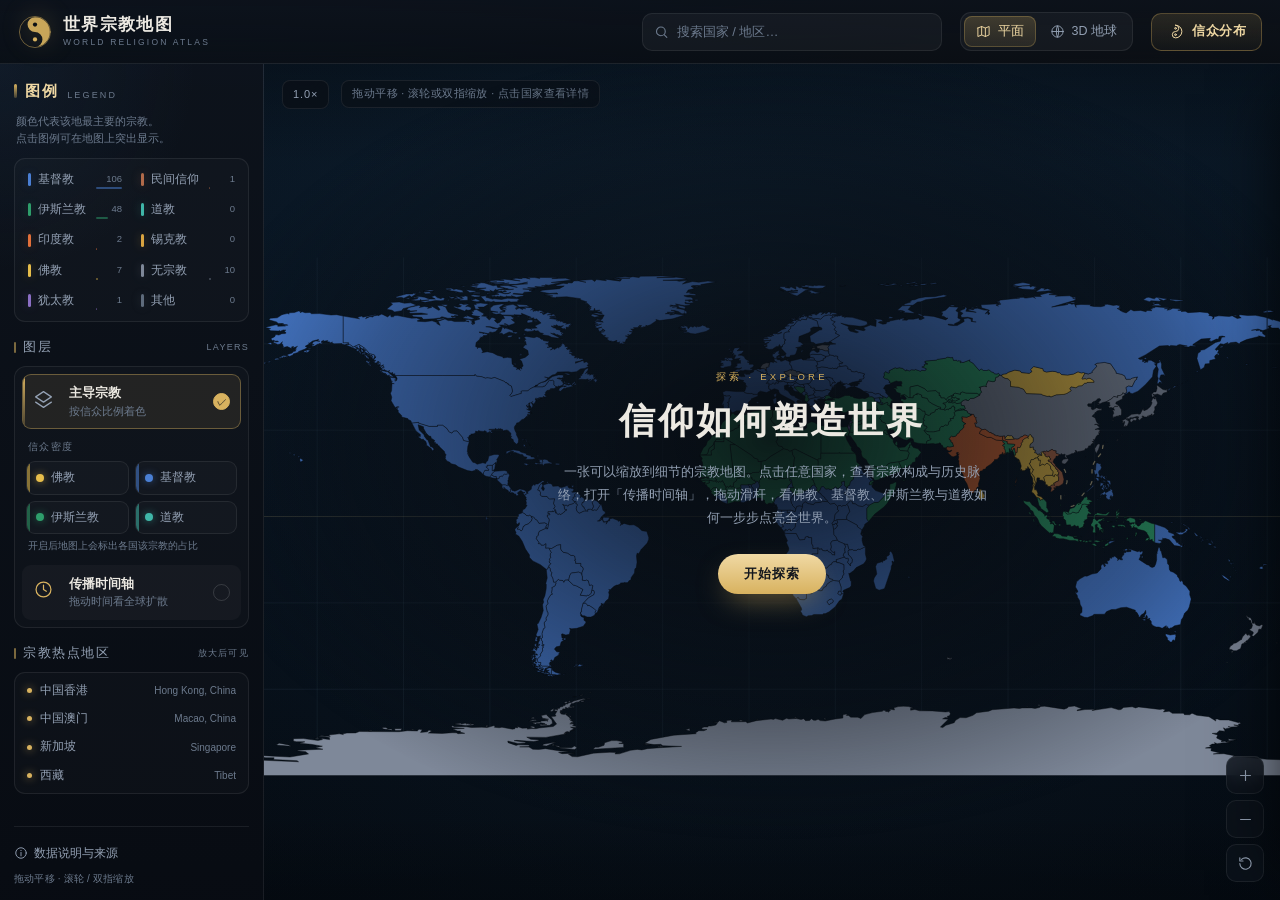
==== commit d34377f1: "feat: 左侧导航重做 + 信众密度层在地图上直接标占比 - 导航：图例改两列（按列排，顺序仍从多到少）并给每个宗教加占比条；   图层卡片加左侧金色竖线；信众密度改 2×2 色块网格（各带宗教色）" ====
--- a/index.html
+++ b/index.html
@@ -67,7 +67,10 @@
 
     <aside class="sidebar" id="sidebar">
       <div class="sidebar-head">
-        <h2>图例</h2>
+        <div class="sh-title">
+          <h2>图例</h2>
+          <span class="sh-sub">LEGEND</span>
+        </div>
         <button class="icon-btn only-mobile" id="drawerClose" aria-label="关闭图例">
           <svg viewBox="0 0 24 24" aria-hidden="true"><path d="m6 6 12 12M18 6 6 18"/></svg>
         </button>
@@ -82,24 +85,27 @@
           <span>图层</span>
           <span class="block-hint">LAYERS</span>
         </div>
-        <button class="layer-card" id="layerDominant" type="button">
-          <span class="layer-icon">
-            <svg viewBox="0 0 24 24" aria-hidden="true"><path d="M12 3 3 9l9 6 9-6-9-6Z"/><path d="m3 15 9 6 9-6"/></svg>
-          </span>
-          <span class="layer-copy"><strong>主导宗教</strong><small>按信众比例着色</small></span>
-          <span class="layer-check">✓</span>
-        </button>
-        <div class="layer-sub" id="layerDensityGroup">
-          <span class="layer-sub-title">信众密度</span>
-          <div class="faith-chips" id="densityChips"></div>
-        </div>
-        <button class="layer-card" id="spreadBtn" type="button">
-          <span class="layer-icon spread">
-            <svg viewBox="0 0 24 24" aria-hidden="true"><circle cx="12" cy="12" r="8.5"/><path d="M12 7v5l3.2 2"/></svg>
-          </span>
-          <span class="layer-copy"><strong>传播时间轴</strong><small>拖动时间看全球扩散</small></span>
-          <span class="layer-check">✓</span>
-        </button>
+        <div class="layer-group">
+          <button class="layer-card" id="layerDominant" type="button">
+            <span class="layer-icon">
+              <svg viewBox="0 0 24 24" aria-hidden="true"><path d="M12 3 3 9l9 6 9-6-9-6Z"/><path d="m3 15 9 6 9-6"/></svg>
+            </span>
+            <span class="layer-copy"><strong>主导宗教</strong><small>按信众比例着色</small></span>
+            <span class="layer-check">✓</span>
+          </button>
+          <div class="layer-sub">
+            <span class="layer-sub-title">信众密度</span>
+            <div class="faith-chips" id="densityChips"></div>
+            <p class="layer-hint">开启后地图上会标出各国该宗教的占比</p>
+          </div>
+          <button class="layer-card" id="spreadBtn" type="button">
+            <span class="layer-icon spread">
+              <svg viewBox="0 0 24 24" aria-hidden="true"><circle cx="12" cy="12" r="8.5"/><path d="M12 7v5l3.2 2"/></svg>
+            </span>
+            <span class="layer-copy"><strong>传播时间轴</strong><small>拖动时间看全球扩散</small></span>
+            <span class="layer-check">✓</span>
+          </button>
+        </div>
       </div>
 
       <div class="sidebar-block" id="regionBlock">
--- a/assets/css/style.css
+++ b/assets/css/style.css
@@ -181,90 +181,181 @@
 .sidebar{
   display:flex;flex-direction:column;
   border-right:1px solid var(--line);
-  background:linear-gradient(180deg,rgba(13,19,28,.96),rgba(9,13,20,.96));
-  padding:18px 16px 14px;
+  background:
+    radial-gradient(120% 40% at 0% 0%,rgba(38,72,108,.16),transparent 62%),
+    linear-gradient(180deg,rgba(13,19,28,.97),rgba(8,12,19,.98));
+  padding:16px 14px 14px;
   overflow-y:auto;
   overflow-x:hidden;
   z-index:30;
   min-height:0;
-}
-.sidebar-head{display:flex;align-items:center;justify-content:space-between;margin-bottom:8px}
-.sidebar-head h2{font-family:var(--serif);font-size:15px;font-weight:600;letter-spacing:.16em;color:var(--gold-soft)}
-.sidebar-note{font-size:11.5px;line-height:1.65;color:var(--muted-2);margin-bottom:14px}
-
-.legend{display:flex;flex-direction:column;gap:1px;margin-bottom:18px}
+  scrollbar-width:thin;
+  scrollbar-color:rgba(216,178,95,.28) transparent;
+}
+.sidebar::-webkit-scrollbar{width:8px}
+.sidebar::-webkit-scrollbar-track{background:transparent}
+.sidebar::-webkit-scrollbar-thumb{
+  background:rgba(216,178,95,.22);border-radius:99px;
+  border:2px solid transparent;background-clip:padding-box;
+}
+.sidebar::-webkit-scrollbar-thumb:hover{background:rgba(216,178,95,.42);background-clip:padding-box}
+
+.sidebar-head{display:flex;align-items:center;justify-content:space-between;margin-bottom:10px}
+.sh-title{display:flex;align-items:baseline;gap:8px}
+.sidebar-head h2{
+  font-family:var(--serif);font-size:15px;font-weight:600;letter-spacing:.14em;color:var(--gold-soft);
+  display:flex;align-items:center;gap:8px;
+}
+.sidebar-head h2::before{
+  content:"";width:3px;height:14px;border-radius:2px;
+  background:linear-gradient(180deg,var(--gold),rgba(216,178,95,.25));
+}
+.sh-sub{font-size:9px;letter-spacing:.24em;color:var(--muted-2);text-transform:uppercase}
+.sidebar-note{
+  font-size:11px;line-height:1.6;color:var(--muted-2);margin:0 0 10px;
+  padding:0 2px;
+}
+
+/* 图例：两列，按列排（先左列后右列），顺序才是从多到少 */
+.legend{
+  display:grid;grid-template-columns:1fr 1fr;
+  grid-template-rows:repeat(5,auto);grid-auto-flow:column;
+  gap:1px 5px;margin-bottom:16px;
+  padding:6px;border-radius:11px;
+  background:rgba(255,255,255,.018);border:1px solid var(--line);
+}
 .legend-item{
-  display:flex;align-items:center;gap:9px;
-  width:100%;padding:7px 8px;border-radius:8px;
-  text-align:left;font-size:12.5px;color:var(--muted);
+  display:flex;align-items:center;gap:7px;min-width:0;
+  padding:4px 6px;border-radius:7px;
+  text-align:left;font-size:11.5px;color:var(--muted);
   border:1px solid transparent;
-  transition:all .15s;
-}
-.legend-item:hover{background:rgba(255,255,255,.045);color:var(--text)}
-.legend-item.is-active{background:rgba(216,178,95,.1);border-color:rgba(216,178,95,.3);color:var(--text)}
-.legend-item.is-dim{opacity:.42}
-.legend-swatch{width:11px;height:11px;border-radius:3px;flex:0 0 auto;box-shadow:inset 0 0 0 1px rgba(255,255,255,.15)}
-.legend-name{flex:1}
-.legend-count{font-size:10px;color:var(--muted-2);font-variant-numeric:tabular-nums}
-
-.sidebar-block{margin-bottom:18px}
-.block-title{display:flex;align-items:baseline;justify-content:space-between;margin-bottom:8px}
-.block-title span:first-child{font-family:var(--serif);font-size:12.5px;letter-spacing:.12em;color:var(--muted)}
-.block-hint{font-size:9.5px;letter-spacing:.12em;color:var(--muted-2);text-transform:uppercase}
-
+  transition:background .15s,color .15s,border-color .15s;
+}
+.legend-item:hover{background:rgba(255,255,255,.055);color:var(--text)}
+.legend-item.is-active{background:rgba(216,178,95,.12);border-color:rgba(216,178,95,.32);color:var(--text)}
+.legend-item.is-dim{opacity:.4}
+.legend-swatch{
+  width:3px;height:13px;border-radius:99px;flex:0 0 auto;
+  background:var(--c);
+  box-shadow:0 0 10px -1px var(--c);
+}
+.legend-name{flex:1;white-space:nowrap;overflow:hidden;text-overflow:ellipsis}
+/* 数字右侧配一条占比条，一眼看出哪种宗教占的国家多 */
+.legend-stat{position:relative;width:26px;flex:0 0 auto;text-align:right;padding-bottom:2px}
+.legend-stat i{
+  position:absolute;left:0;bottom:0;height:2px;border-radius:2px;
+  background:var(--c);opacity:.5;display:block;
+}
+.legend-stat b{font-size:9.5px;font-weight:400;color:var(--muted-2);font-variant-numeric:tabular-nums}
+.legend-item.is-active .legend-stat b{color:var(--gold-soft)}
+
+.sidebar-block{margin-bottom:16px}
+.block-title{display:flex;align-items:center;justify-content:space-between;margin-bottom:9px}
+.block-title span:first-child{
+  font-family:var(--serif);font-size:12.5px;letter-spacing:.12em;color:var(--muted);
+  display:flex;align-items:center;gap:7px;
+}
+.block-title span:first-child::before{
+  content:"";width:2px;height:11px;border-radius:2px;background:rgba(216,178,95,.55);
+}
+.block-hint{font-size:9px;letter-spacing:.14em;color:var(--muted-2);text-transform:uppercase}
+
+/* 图层卡片 */
+.layer-group{
+  display:flex;flex-direction:column;gap:6px;
+  padding:7px;border-radius:12px;
+  background:rgba(255,255,255,.018);border:1px solid var(--line);
+}
 .layer-card{
   display:flex;align-items:center;gap:10px;width:100%;
-  padding:9px 10px;border-radius:10px;margin-bottom:6px;
-  border:1px solid var(--line);background:rgba(255,255,255,.02);
-  text-align:left;transition:all .18s;
-}
-.layer-card:hover{border-color:var(--line-strong);background:rgba(255,255,255,.045)}
-.layer-card.is-active{border-color:rgba(216,178,95,.4);background:rgba(216,178,95,.08)}
+  padding:9px 10px;border-radius:9px;
+  border:1px solid transparent;background:rgba(255,255,255,.03);
+  text-align:left;transition:all .18s;position:relative;overflow:hidden;
+}
+.layer-card::before{
+  content:"";position:absolute;left:0;top:0;bottom:0;width:2px;
+  background:linear-gradient(180deg,var(--gold),rgba(216,178,95,.2));
+  transform:scaleY(0);transform-origin:center;transition:transform .22s;
+}
+.layer-card:hover{border-color:var(--line-strong);background:rgba(255,255,255,.06)}
+.layer-card.is-active{border-color:rgba(216,178,95,.4);background:rgba(216,178,95,.1)}
+.layer-card.is-active::before{transform:scaleY(1)}
 .layer-icon{width:26px;height:26px;color:var(--muted);flex:0 0 auto}
 .layer-icon svg{width:21px;height:21px;stroke-width:1.4}
 .layer-icon.tao{color:var(--gold)}
 .layer-copy{display:flex;flex-direction:column;min-width:0;flex:1}
 .layer-copy strong{font-size:12.5px;font-weight:600;color:var(--text)}
 .layer-copy small{font-size:10.5px;color:var(--muted-2);margin-top:1px}
-.layer-check{width:16px;height:16px;border-radius:50%;border:1px solid var(--line-strong);color:transparent;font-size:10px;display:flex;align-items:center;justify-content:center;flex:0 0 auto}
+.layer-check{
+  width:17px;height:17px;border-radius:50%;border:1px solid var(--line-strong);
+  color:transparent;font-size:10px;display:flex;align-items:center;justify-content:center;flex:0 0 auto;
+  transition:all .18s;
+}
 .layer-card.is-active .layer-check{background:var(--gold);border-color:var(--gold);color:#0c1017}
 .layer-icon.spread{color:var(--gold)}
 
 /* 信众密度：四个宗教的快捷切换 */
-.layer-sub{margin:-2px 0 10px;padding:2px 0 0}
+.layer-sub{margin:2px 0 2px;padding:2px 4px 4px}
 .layer-sub-title{
   display:block;font-size:10px;letter-spacing:.14em;color:var(--muted-2);
   text-transform:uppercase;margin:0 0 7px 2px;
 }
-.faith-chips{display:flex;flex-wrap:wrap;gap:5px}
+.layer-hint{font-size:9.5px;color:var(--muted-2);margin:5px 2px 0;line-height:1.45}
+.faith-chips{display:grid;grid-template-columns:1fr 1fr;gap:6px}
 .faith-chip{
-  display:inline-flex;align-items:center;gap:6px;
-  padding:5px 9px;border-radius:99px;
-  border:1px solid var(--line);background:rgba(255,255,255,.02);
+  position:relative;display:flex;align-items:center;gap:7px;
+  padding:7px 9px;border-radius:9px;overflow:hidden;
+  border:1px solid var(--line);background:rgba(255,255,255,.025);
   font-size:11.5px;color:var(--muted);transition:all .18s;
 }
-.faith-chip .dot{width:7px;height:7px;border-radius:50%}
-.faith-chip:hover{border-color:var(--line-strong);color:var(--text);background:rgba(255,255,255,.05)}
+.faith-chip::before{
+  content:"";position:absolute;left:0;top:0;bottom:0;width:3px;
+  background:var(--c);opacity:.55;transition:opacity .18s;
+}
+.faith-chip .dot{
+  width:8px;height:8px;border-radius:50%;flex:0 0 auto;background:var(--c);
+  box-shadow:0 0 8px -1px var(--c);
+}
+.faith-chip:hover{border-color:var(--line-strong);color:var(--text);background:rgba(255,255,255,.055)}
+.faith-chip:hover::before{opacity:.9}
 .faith-chip.is-active{
   border-color:rgba(216,178,95,.45);background:rgba(216,178,95,.1);color:var(--text);
 }
-
-.region-list{display:flex;flex-direction:column;gap:1px;max-height:168px;overflow-y:auto}
+.faith-chip.is-active::before{opacity:1;width:3px}
+.faith-chip.is-active .dot{box-shadow:0 0 10px 0 var(--c)}
+
+.region-list{
+  display:flex;flex-direction:column;gap:1px;max-height:122px;overflow-y:auto;
+  padding:4px;border-radius:11px;
+  background:rgba(255,255,255,.018);border:1px solid var(--line);
+  scrollbar-width:thin;scrollbar-color:rgba(216,178,95,.25) transparent;
+}
+.region-list::-webkit-scrollbar{width:6px}
+.region-list::-webkit-scrollbar-thumb{background:rgba(216,178,95,.22);border-radius:99px}
 .region-list button{
   display:flex;align-items:center;gap:8px;width:100%;
-  padding:6px 8px;border-radius:7px;text-align:left;
-  font-size:12px;color:var(--muted);
-}
-.region-list button:hover{background:rgba(255,255,255,.045);color:var(--text)}
-.region-list .r-dot{width:6px;height:6px;border-radius:50%;background:var(--gold);flex:0 0 auto;box-shadow:0 0 8px rgba(216,178,95,.8)}
+  padding:5px 8px;border-radius:7px;text-align:left;
+  font-size:11.5px;color:var(--muted);transition:all .15s;
+}
+.region-list button:hover{background:rgba(216,178,95,.1);color:var(--text)}
+.region-list .r-dot{
+  width:5px;height:5px;border-radius:50%;background:var(--gold);flex:0 0 auto;
+  box-shadow:0 0 8px rgba(216,178,95,.8);
+}
 .region-list .r-name{flex:1;overflow:hidden;text-overflow:ellipsis;white-space:nowrap}
-.region-list .r-country{font-size:10px;color:var(--muted-2)}
-
-.sidebar-foot{margin-top:auto;padding-top:12px;border-top:1px solid var(--line)}
-.text-btn{display:flex;align-items:center;gap:6px;color:var(--muted);font-size:11.5px;padding:4px 0}
+.region-list .r-country{font-size:10px;color:var(--muted-2);white-space:nowrap}
+
+.sidebar-foot{
+  margin-top:auto;padding-top:14px;border-top:1px solid var(--line);
+  display:flex;flex-direction:column;gap:2px;
+}
+.text-btn{
+  display:flex;align-items:center;gap:6px;color:var(--muted);font-size:11.5px;
+  padding:4px 0;transition:color .15s;
+}
 .text-btn svg{width:14px;height:14px}
 .text-btn:hover{color:var(--gold-soft)}
-.sidebar-foot p{font-size:10px;color:var(--muted-2);margin-top:7px;letter-spacing:.02em}
+.sidebar-foot p{font-size:10px;color:var(--muted-2);margin:0;padding-top:3px;letter-spacing:.02em}
 
 /* 抽屉遮罩：始终脱离布局，桌面端隐藏 */
 .drawer-scrim{
@@ -643,7 +734,8 @@
     transform:translateX(-104%);
     transition:transform .32s cubic-bezier(.22,.9,.28,1);
     box-shadow:30px 0 70px -30px rgba(0,0,0,.9);
-    padding-top:16px;
+    /* 顶栏是浮在抽屉上的，抽屉内容要让开它，否则标题和关闭按钮点不到 */
+    padding-top:64px;
   }
   body.drawer-open .sidebar{transform:translateX(0)}
   .drawer-scrim{display:block}
